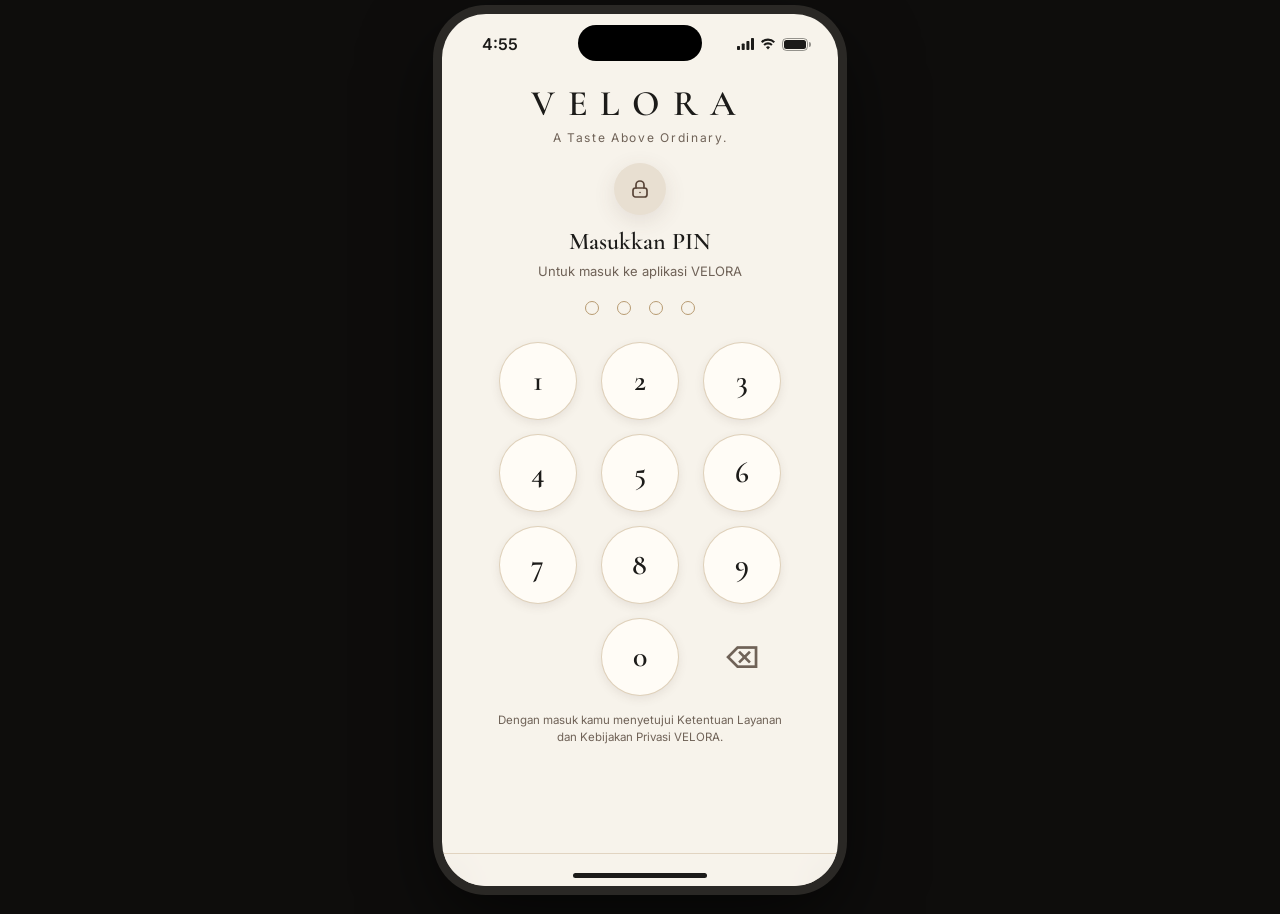
==== index.html @ 8cd15ff6 "Add files via upload" ====
<!DOCTYPE html>
<html lang="id">
<head>
<meta charset="utf-8">
<meta name="viewport" content="width=device-width, initial-scale=1.0, viewport-fit=cover">
<meta name="theme-color" content="#F7F3EB">
<link rel="manifest" href="manifest.json">
<link rel="apple-touch-icon" href="icons/apple-touch-icon.png">
<link rel="icon" type="image/png" sizes="192x192" href="icons/icon-192.png">
<meta name="mobile-web-app-capable" content="yes">
<meta name="apple-mobile-web-app-capable" content="yes">
<meta name="apple-mobile-web-app-title" content="VELORA">
<meta name="apple-mobile-web-app-status-bar-style" content="default">
<meta name="description" content="VELORA Café - pesan kopi dan makanan premium. A Taste Above Ordinary.">
<title>VELORA Café</title>
<link rel="preconnect" href="https://fonts.googleapis.com">
<link rel="preconnect" href="https://fonts.gstatic.com" crossorigin>
<link href="https://fonts.googleapis.com/css2?family=Cormorant+Garamond:wght@500;600;700&family=Inter:wght@400;500;600&display=swap" rel="stylesheet">
<link rel="stylesheet" href="style.css">
</head>
<body>
<div class="app">
  <div class="island" aria-hidden="true"></div>
  <div class="sbar" aria-hidden="true">
    <span id="clk">9:41</span>
    <span class="sr">
      <svg viewBox="0 0 17 12"><rect x="0" y="8" width="3" height="4" rx=".8"/><rect x="4.7" y="5.5" width="3" height="6.5" rx=".8"/><rect x="9.4" y="3" width="3" height="9" rx=".8"/><rect x="14" y="0" width="3" height="12" rx=".8"/></svg>
      <svg viewBox="0 0 16 12"><path d="M8 11.5l2-2.3a3 3 0 0 0-4 0z"/><path d="M3.4 6.2a6.5 6.5 0 0 1 9.2 0l-1.4 1.6a4.5 4.5 0 0 0-6.4 0z"/><path d="M1 3.4a10 10 0 0 1 14 0L13.6 5a8 8 0 0 0-11.2 0z"/></svg>
      <span class="bat"><i id="batL"></i></span>
    </span>
  </div>
  <main class="main" id="main"></main>
  <nav class="tabs" id="tabs" aria-label="Navigasi utama"></nav>
  <div class="toast" id="toast" role="status" aria-live="polite"></div>
  <div class="sheet" id="sheet" hidden></div>
</div>
<div id="pr"></div>
<noscript>Aktifkan JavaScript untuk memakai VELORA Café.</noscript>
<script src="script.js"></script>
</body>
</html>
---- style.css ----
/* VELORA Café - mobile-first, acuan iPhone 15 Pro (402 x 874) */
:root{--ob:#1C1B19;--iv:#F7F3EB;--gold:#B89B72;--es:#594538;--bg:#E8DFD1;--card:#FFFCF6;--mut:#6f6257;--danger:#8B3A2E;--danger-soft:rgba(139,58,46,.12);--serif:"Cormorant Garamond",Georgia,serif;--sans:Inter,-apple-system,system-ui,sans-serif;--sh:0 6px 22px rgba(89,69,56,.12)}
*{box-sizing:border-box;margin:0;padding:0}
[hidden]{display:none!important}
html,body{height:100%}
body{font:15px/1.5 var(--sans);background:#0e0d0c;color:var(--ob);-webkit-font-smoothing:antialiased;overscroll-behavior:none}
button,input{font:inherit;color:inherit}
button{cursor:pointer;border:0;background:none}
svg{width:24px;height:24px;fill:none;stroke:currentColor;stroke-width:1.7;stroke-linecap:round;stroke-linejoin:round}
:focus-visible{outline:2px solid var(--gold);outline-offset:2px}

.app{position:relative;display:flex;flex-direction:column;height:100dvh;max-width:430px;margin:0 auto;background:var(--iv);overflow:hidden}
@media(min-width:431px){.app{--ph:min(920px,calc(100dvh - 28px));height:var(--ph);width:clamp(344px,calc(var(--ph) / 2.2),402px);margin:14px auto;border-radius:44px;box-shadow:0 0 0 9px #2a2825,0 30px 80px #000a}}
.main{flex:1;overflow-y:auto;overflow-x:hidden;padding:calc(14px + env(safe-area-inset-top,0px)) 20px 28px;scrollbar-width:none}
.main::-webkit-scrollbar{display:none}

.top{display:flex;justify-content:space-between;align-items:center;margin-bottom:16px}
.logo{font:600 24px var(--serif);letter-spacing:.3em;cursor:pointer}
.ib{position:relative;width:44px;height:44px;border-radius:50%;background:var(--bg);display:grid;place-items:center;font-size:16px}
.bd{position:absolute;top:-2px;right:-2px;min-width:18px;height:18px;border-radius:9px;background:var(--es);color:var(--iv);font-size:10px;font-weight:600;display:grid;place-items:center;padding:0 4px}
.hi{color:var(--mut);font-size:14px}
h1{font:600 33px/1.08 var(--serif);margin:2px 0 16px}
.srch{width:100%;height:48px;border-radius:16px;border:1px solid transparent;background:var(--bg);padding:0 16px}
.srch:focus{border-color:var(--gold);outline:0}
.st{font:600 26px var(--serif);margin:26px 0 12px}

.ban{margin-top:18px;border-radius:26px;padding:22px;background:linear-gradient(135deg,var(--es),var(--ob));color:var(--iv);border:1px solid rgba(184,155,114,.55)}
.ban small{color:var(--gold);font-weight:600;letter-spacing:.14em;font-size:11px}
.ban h2{font:600 30px/1.05 var(--serif);margin:6px 0 6px}
.ban p{font-size:13.5px;opacity:.85;margin-bottom:16px}
.ban .acts{display:flex;flex-wrap:wrap;gap:10px}
.btn.ghost{background:transparent;border-color:rgba(247,243,235,.7)}
.cats{display:grid;grid-template-columns:repeat(3,1fr);gap:10px}
.cat{min-height:80px;border-radius:18px;background:var(--bg);display:grid;place-items:center;align-content:center;gap:2px;font-size:12px;font-weight:500;padding:8px;text-align:center}
.cat span{font-size:26px}
.cat .cvi{display:grid;place-items:center;width:46px;height:46px;border-radius:50%;background:var(--card);color:var(--es);overflow:hidden;box-shadow:0 1px 0 rgba(89,69,56,.08)}
.cat .cvi svg{width:25px;height:25px;stroke-width:1.6}
.cat .cvi img{width:100%;height:100%;object-fit:cover;display:block}
.chips{display:flex;gap:8px;overflow-x:auto;margin:14px -20px;padding:0 20px;scrollbar-width:none}
.chips::-webkit-scrollbar{display:none}
.chips button{flex:none;min-height:44px;padding:0 18px;border-radius:99px;border:1px solid var(--gold);font-size:14px}
.chips .on{background:var(--ob);border-color:var(--ob);color:var(--iv)}

.im{position:relative;overflow:hidden;background:linear-gradient(145deg,var(--es),var(--ob));display:grid;place-items:center;font-size:40px;flex:none}
.im img{position:absolute;inset:0;width:100%;height:100%;object-fit:cover}
.vc,.row{background:var(--card);border-radius:22px;padding:10px;box-shadow:var(--sh);cursor:pointer}
.vc h3,.row h3{font:600 20px/1.15 var(--serif)}
.vc .im{aspect-ratio:1/1;border-radius:18px;margin-bottom:8px;font-size:56px}
.hs{display:flex;gap:14px;overflow-x:auto;scroll-snap-type:x mandatory;margin:0 -20px;padding:2px 20px 12px;scrollbar-width:none}
.hs::-webkit-scrollbar{display:none}
.hs .vc{flex:none;width:64%;scroll-snap-align:start}
.grid2{display:grid;grid-template-columns:1fr 1fr;gap:14px}
.row{display:grid;grid-template-columns:96px 1fr;gap:12px;margin-bottom:12px}
.row .im{width:96px;height:96px;border-radius:16px}
.tx{min-width:0;display:flex;flex-direction:column}
.tx p{font-size:12.5px;color:var(--mut);display:-webkit-box;-webkit-line-clamp:2;-webkit-box-orient:vertical;overflow:hidden;line-height:1.35;margin:2px 0}
.rt{font-size:12px;color:var(--gold);font-weight:600}
.ft{display:flex;justify-content:space-between;align-items:center;flex-wrap:wrap;margin-top:auto}
.pr{color:var(--es);font-size:14px}
.act{display:flex}
.hb,.pl{width:44px;height:44px;display:grid;place-items:center;border-radius:50%}
.hb{color:#cbbfae;font-size:21px}.hb.on{color:var(--gold)}
.pl{background:var(--es);color:var(--iv);font-size:22px;transition:transform .2s}
.pl:active{transform:scale(.9)}

.cardi{background:var(--card);border-radius:22px;padding:16px;box-shadow:var(--sh);display:grid;gap:8px;font-size:14px}
.cardi b{display:block;font-size:12px;color:var(--gold);letter-spacing:.06em}
.cardi a{color:var(--es);font-weight:600}

.btn{display:inline-flex;align-items:center;justify-content:center;min-height:48px;padding:0 26px;border-radius:99px;background:var(--es);color:var(--iv);border:1px solid var(--gold);font-weight:600;transition:transform .2s}
.btn:active{transform:scale(.97)}.btn.w{width:100%}
.btn.danger-btn{background:var(--danger);border-color:var(--danger);color:#fff}
.empty{text-align:center;padding:48px 16px;color:var(--mut)}
.empty .big{font-size:48px}.empty h3{font:600 26px var(--serif);color:var(--ob);margin:6px 0}
.empty .btn{margin-top:18px}

.tabs{flex:none;display:flex;background:rgba(247,243,235,.95);backdrop-filter:blur(14px);-webkit-backdrop-filter:blur(14px);border-top:1px solid rgba(184,155,114,.35);padding:6px 8px calc(8px + env(safe-area-inset-bottom,0px))}
.tabs button{position:relative;flex:1;min-height:52px;display:grid;justify-items:center;align-content:center;gap:2px;font-size:11px;color:var(--mut)}
.tabs .on{color:var(--es);font-weight:600}
.tabs .bd{top:2px;right:calc(50% - 22px)}

.ci{display:grid;grid-template-columns:64px 1fr auto;gap:12px;align-items:center;padding:10px;background:var(--card);border-radius:18px;margin-bottom:10px;box-shadow:var(--sh)}
.ci .im{width:64px;height:64px;border-radius:14px;font-size:28px}
.ci h3{font:600 18px/1.15 var(--serif)}.ci small{display:block;color:var(--mut);font-size:12px}
.qty{display:flex;align-items:center;gap:10px}
.qty button{width:44px;height:44px;border-radius:50%;border:1px solid var(--gold);font-size:20px}
.qty b{min-width:20px;text-align:center}
.ci .qty{gap:2px}.ci .qty button{width:40px;height:44px;border:0;background:var(--bg);border-radius:12px}
.srow{display:flex;justify-content:space-between;padding:4px 0;font-size:14px}
.srow.t{font-weight:700;font-size:18px;border-top:1px solid rgba(89,69,56,.2);margin:6px 0 16px;padding-top:12px}

.sheet{position:absolute;inset:0;z-index:40;display:flex;align-items:flex-end;background:rgba(28,27,25,.55);animation:fd .25s}
.panel{width:100%;max-height:92%;overflow-y:auto;background:var(--iv);border-radius:30px 30px 0 0;padding:0 20px calc(22px + env(safe-area-inset-bottom,0px));animation:up .35s cubic-bezier(.2,.8,.2,1)}
.cl{position:sticky;top:10px;display:block;margin:10px 0 -54px auto;z-index:3;width:44px;height:44px;border-radius:50%;background:rgba(28,27,25,.6);color:#fff}
.panel .hero-im{height:230px;margin:0 -20px 16px;font-size:84px}
.ptop{display:flex;justify-content:space-between;align-items:baseline;gap:10px}
.ptop h2{font:600 32px/1.05 var(--serif)}
.dd{color:var(--mut);margin:6px 0 4px}
.opt h4{font-size:13px;color:var(--mut);margin:14px 0 8px;font-weight:600}
.seg{display:flex;flex-wrap:wrap;gap:8px}
.seg button{min-height:44px;padding:0 15px;border-radius:14px;border:1px solid rgba(89,69,56,.28);font-size:14px}
.seg .on{background:var(--es);color:var(--iv);border-color:var(--es)}
.panel .btn.w{margin-top:20px}
.fld{width:100%;height:48px;border-radius:14px;border:1px solid rgba(89,69,56,.3);background:var(--card);padding:0 14px;margin-bottom:6px}
.panel h2.st{margin:18px 0 8px}
.ok{text-align:center;padding-top:30px}
.ok .big{width:72px;height:72px;margin:0 auto 12px;border-radius:50%;background:var(--es);color:var(--iv);display:grid;place-items:center;font-size:34px}
.ok h2{font:600 32px var(--serif)}.ok p{color:var(--mut)}
.ok .box{background:var(--card);border-radius:18px;padding:14px;margin:18px 0 0;text-align:left}

.toast{position:absolute;top:calc(12px + env(safe-area-inset-top,0px));left:16px;right:16px;z-index:60;background:var(--ob);color:var(--iv);border:1px solid var(--gold);border-radius:18px;padding:12px 16px;font-size:14px;transform:translateY(-160%);transition:transform .4s cubic-bezier(.2,.9,.3,1.1),opacity .3s;pointer-events:none;opacity:0}
.toast.on{transform:none;opacity:1}
@keyframes up{from{transform:translateY(40px);opacity:0}}
@keyframes fd{from{opacity:0}}
@media(prefers-reduced-motion:reduce){*{animation:none!important;transition:none!important}}
@media(max-width:350px){h1{font-size:28px}.cats{grid-template-columns:1fr 1fr}.row{grid-template-columns:80px 1fr}.row .im{width:80px;height:80px}}

.about{color:var(--mut)}
.gal{display:grid;grid-template-columns:1fr 1fr;grid-auto-rows:140px;gap:10px}
.gal figure{margin:0;border-radius:18px}.gal .t{grid-row:span 2}
.gal figcaption{position:absolute;left:12px;bottom:10px;z-index:2;font-size:12px;color:#fff;text-shadow:0 1px 6px rgba(0,0,0,.6)}
.mono{font:600 40px var(--serif);color:var(--gold);opacity:.4}
.earn{font-size:13px;color:var(--mut);margin-top:8px}

.island,.sbar{display:none}
@media(min-width:431px){
  .island{display:block;position:absolute;top:11px;left:50%;width:124px;height:36px;margin-left:-62px;background:#000;border-radius:20px;z-index:70}
  .sbar{display:flex;justify-content:space-between;align-items:center;flex:none;height:54px;padding:6px 30px 0 40px;font:600 16px var(--sans);color:var(--ob);z-index:5}
  .sr{display:flex;align-items:center;gap:6px}
  .sbar svg{width:auto;height:12px;fill:currentColor;stroke:none}
  .bat{position:relative;width:26px;height:13px;border:1px solid rgba(28,27,25,.45);border-radius:4.5px;padding:1px}
  .bat i{display:block;height:100%;width:100%;background:var(--ob);border-radius:2.5px}
  .bat::after{content:"";position:absolute;right:-3.5px;top:3.5px;width:2px;height:4.5px;border-radius:0 2px 2px 0;background:rgba(28,27,25,.45)}
  .main{padding-top:6px}
  .tabs{padding-bottom:26px}
  .app::after{content:"";position:absolute;bottom:8px;left:50%;width:134px;height:5px;margin-left:-67px;border-radius:3px;background:var(--ob);z-index:70;pointer-events:none}
  .toast{top:60px}
}

.vch{flex:none;width:78%;scroll-snap-align:start;background:var(--card);border:1.5px dashed var(--gold);border-radius:20px;padding:14px;display:grid;gap:4px}
.vch.on{background:var(--bg);border-style:solid}
.vch small{color:var(--gold);font-weight:700;letter-spacing:.1em}
.vch h3{font:600 20px/1.15 var(--serif)}.vch p{font-size:12.5px;color:var(--mut)}
.vf{display:flex;justify-content:space-between;align-items:center;margin-top:6px}.vf code{font-weight:700;letter-spacing:.06em}
.btn.sm{min-height:44px;padding:0 18px;font-size:13px}
.btn.ol{background:transparent;color:var(--es)}
.seg button:disabled{opacity:.4}
.vrow{display:flex;gap:8px;margin-top:8px}.vrow .fld{margin:0;flex:1}
.acc{background:var(--card);border:1px solid var(--gold);border-radius:20px;padding:16px;display:grid;gap:6px;justify-items:center;text-align:center}
.acc small{color:var(--gold);font-weight:700;letter-spacing:.08em}
.acc b{font:600 26px/1.2 ui-monospace,Menlo,Consolas,monospace;letter-spacing:.04em}
.qr{width:210px;margin:12px auto}
.qr svg{display:block;width:100%;height:auto;fill:#1C1B19;stroke:none;border-radius:12px;border:1px solid rgba(89,69,56,.2)}
.rc{background:#fff;color:#1C1B19;border-radius:16px;padding:18px;font:13px/1.5 ui-monospace,Menlo,Consolas,monospace;margin-bottom:14px}
.rc .c{text-align:center}.rc .rl{font:600 26px var(--serif);letter-spacing:.3em}
.rc .l{display:flex;justify-content:space-between;gap:10px}
.rc .l.s{color:#6f6257;font-size:11.5px;margin-bottom:4px}
.rc .tt{font-weight:700;font-size:15px}
.rc hr{border:0;border-top:1px dashed #6f6257;margin:10px 0}
.rc .bc{height:38px;margin:10px 0 6px;background:repeating-linear-gradient(90deg,#1C1B19 0 2px,#fff 2px 4px,#1C1B19 4px 5px,#fff 5px 8px,#1C1B19 8px 11px,#fff 11px 13px)}
#pr{display:none}
@media print{body{background:#fff}.app{display:none!important}#pr{display:block;width:300px;margin:0 auto}#pr .rc{border-radius:0;padding:0}}

.stt{display:inline-block;font-size:10.5px;font-weight:700;letter-spacing:.04em;padding:2px 8px;border-radius:99px;margin-left:6px;white-space:nowrap}
.stt.wait{background:#f3e3c3;color:#7a5a1d}.stt.paid{background:#d9ecd9;color:#25602b}.stt.rejected{background:#f4d6d3;color:#8f2d24}
.oi{width:100%;display:flex;justify-content:space-between;align-items:center;gap:10px;text-align:left;background:var(--card);border-radius:18px;padding:12px 14px;margin-bottom:10px;box-shadow:var(--sh);min-height:56px}
.oi small{display:block;color:var(--mut);font-size:12px}.oi span:last-child{text-align:right}
.lnk{color:var(--es);font-weight:600;text-decoration:underline;min-height:44px;text-align:left}

/* ===== LAYAR PIN ===== */
.pin-wrap{min-height:100%;display:flex;flex-direction:column;align-items:center;justify-content:center;padding:30px 22px;gap:6px;text-align:center}
.pin-brand{font:600 42px var(--serif);letter-spacing:.35em;color:var(--ob)}
.pin-tag{font-size:12px;color:var(--mut);letter-spacing:.14em;margin-bottom:22px}
.pin-lock{width:64px;height:64px;border-radius:50%;background:var(--bg);display:grid;place-items:center;font-size:28px;margin-bottom:14px;box-shadow:var(--sh)}
.pin-title{font:600 24px var(--serif);margin-bottom:2px}
.pin-sub{font-size:13px;color:var(--mut);margin-bottom:18px}
.pin-dots{display:flex;gap:14px;margin-bottom:10px}
.pin-dot{width:14px;height:14px;border-radius:50%;background:transparent;border:2px solid rgba(89,69,56,.35);transition:all .15s}
.pin-dot.on{background:var(--es);border-color:var(--es);transform:scale(1.05)}
.pin-err{color:#8f2d24;font-size:12.5px;min-height:18px;margin-bottom:12px}
.pin-pad{display:grid;grid-template-columns:repeat(3,1fr);gap:12px;width:100%;max-width:280px;margin-bottom:20px}
.pin-key{height:64px;border-radius:50%;background:var(--card);color:var(--ob);font:600 24px var(--sans);box-shadow:var(--sh);transition:transform .12s,background .15s}
.pin-key:active{transform:scale(.94);background:var(--bg)}
.pin-del{font-size:20px;color:var(--mut)}
.pin-legal{font-size:11.5px;color:var(--mut);line-height:1.5;padding:0 12px;max-width:320px}

/* ===== REKOMENDASI ===== */
.tag-pop{position:absolute;top:8px;left:8px;z-index:2;background:var(--es);color:var(--iv);font-size:10px;font-weight:700;letter-spacing:.06em;padding:3px 8px;border-radius:99px;border:1px solid var(--gold)}
.vc{position:relative}
.for-you{display:grid;gap:10px}
.for-you .row{margin-bottom:0}
.rec-note{font-size:12px;color:var(--mut);font-style:italic;margin:-6px 0 10px}
.rel-grid{display:grid;grid-template-columns:1fr 1fr;gap:12px;margin-top:6px}
.rel-grid .vc{box-shadow:var(--sh)}

/* ===== MODE KASIR ===== */
.kasir-shell{background:#141210;color:#F2EAD9;margin:-14px -20px -28px;padding:20px 16px 80px;min-height:100%}
.kasir-head{display:flex;justify-content:space-between;align-items:center;padding-bottom:14px;border-bottom:1px solid rgba(184,155,114,.35);margin-bottom:16px;gap:10px;flex-wrap:wrap}
.kasir-brand{display:flex;align-items:center;gap:10px}
.kb-logo{width:42px;height:42px;border-radius:12px;background:var(--gold);color:#141210;display:grid;place-items:center;font:700 22px var(--serif)}
.kasir-brand b{display:block;font:600 17px var(--sans);letter-spacing:.08em;color:#F2EAD9}
.kasir-brand small{display:block;font-size:11px;color:var(--gold);letter-spacing:.06em}
.kasir-head-actions{display:flex;gap:8px;flex:none}
.kasir-btn{display:inline-flex;align-items:center;justify-content:center;gap:6px;min-height:40px;padding:0 14px;border-radius:99px;border:1px solid rgba(184,155,114,.5);color:#F2EAD9;font-size:12.5px;font-weight:600;background:transparent;line-height:1;font-family:inherit;cursor:pointer;transition:background .15s,transform .12s}
.kasir-btn:hover{background:rgba(184,155,114,.1)}
.kasir-btn:active{transform:scale(.96)}
.kasir-btn.danger{border-color:rgba(228,143,136,.6);color:#E48F88}
.kasir-btn.danger:hover{background:rgba(228,143,136,.12)}
.kasir-stats{display:grid;grid-template-columns:repeat(3,1fr);gap:10px;margin-bottom:18px}
.ks{background:#1F1C18;border:1px solid rgba(184,155,114,.25);border-radius:14px;padding:12px;text-align:center}
.ks b{display:block;font:700 24px var(--sans);letter-spacing:-.01em;color:var(--gold);line-height:1}
.ks small{font-size:11px;color:#B8A88F;letter-spacing:.05em}
.ks.paid b{color:#82C58B}
.ks.rej b{color:#E48F88}
.kasir-body{display:block}
.kcard{background:#1F1C18;border:1px solid rgba(184,155,114,.25);border-radius:16px;padding:16px;margin-bottom:14px}
.kcard.paid{border-color:rgba(130,197,139,.5)}
.kcard.rejected{border-color:rgba(228,143,136,.5)}
.khead{display:flex;justify-content:space-between;align-items:flex-start;gap:10px;margin-bottom:12px;padding-bottom:12px;border-bottom:1px solid rgba(184,155,114,.15)}
.khead .kid{font:700 15px var(--sans);color:#F2EAD9;letter-spacing:.02em}
.khead .ksub{display:block;font-size:11.5px;color:#B8A88F;margin-top:2px;font-weight:400}
.khead-right{display:flex;align-items:center;gap:8px;flex:none}
.kdel{width:32px;height:32px;border-radius:50%;background:rgba(228,143,136,.14);color:#E48F88;font-size:14px;display:grid;place-items:center;border:0;cursor:pointer;font-family:inherit;transition:background .15s,transform .12s;line-height:1}
.kdel:hover{background:rgba(228,143,136,.25)}
.kdel:active{transform:scale(.9)}
.kinfo{background:#17140F;border-radius:10px;padding:12px;margin-bottom:12px}
.kinfo .klabel{font-size:11px;color:#B8A88F;letter-spacing:.06em;text-transform:uppercase;margin-bottom:4px}
.kinfo .kpay{font-size:13px;color:#F2EAD9;margin-bottom:6px}
.kinfo .ktotal{font:700 20px var(--sans);color:var(--gold);letter-spacing:.02em}
.kitems{list-style:none;padding:0;margin:0 0 12px}
.kitems li{padding:8px 0;border-bottom:1px dashed rgba(184,155,114,.15)}
.kitems li:last-child{border-bottom:0}
.kitems .kline1{font-size:13.5px;color:#F2EAD9;font-weight:500;margin-bottom:2px}
.kitems .kline1 b{color:var(--gold);margin-right:6px}
.kitems .kline2{font-size:11.5px;color:#8B7F6C;padding-left:20px}
.kmeta{display:flex;justify-content:space-between;align-items:center;gap:10px;font-size:11.5px;color:#B8A88F;margin-bottom:12px}
.kmeta .ku{background:rgba(184,155,114,.14);padding:4px 10px;border-radius:99px;color:var(--gold);font-weight:600}
.kmeta .ku b{color:#F2EAD9;font-family:ui-monospace,Menlo,Consolas,monospace;letter-spacing:.08em}

/* Tombol kasir */
.kactions{display:grid;grid-template-columns:1fr 1fr;gap:10px;align-items:stretch}
.kbtn{display:inline-flex;align-items:center;justify-content:center;gap:6px;height:46px;min-height:46px;max-height:46px;padding:0 12px;border-radius:12px;font-weight:700;font-size:13.5px;line-height:1;border:0;cursor:pointer;font-family:inherit;box-sizing:border-box;white-space:nowrap;overflow:hidden}
.kbtn.ok{background:#82C58B;color:#141210}
.kbtn.no{background:transparent;color:#E48F88;border:1px solid rgba(228,143,136,.6)}

.kasir-shell .empty{color:#B8A88F;text-align:center;padding:60px 20px}
.kasir-shell .empty h3{color:#F2EAD9;font:600 24px var(--serif);margin:8px 0}
.kasir-shell .empty .big{font-size:48px}
.kasir-shell .stt{font-size:10px;font-weight:700}
body.kasir-mode .tabs{display:none}

/* ===== TOMBOL HAPUS RIWAYAT ===== */
.oi-row{position:relative;display:flex;align-items:stretch;gap:8px;margin-bottom:10px}
.oi-row .oi{margin-bottom:0;flex:1}
.oi-del{flex:none;width:48px;border-radius:18px;background:var(--card);color:var(--danger);font-size:18px;border:1px solid rgba(139,58,46,.2);display:grid;place-items:center;box-shadow:var(--sh);cursor:pointer;font-family:inherit;transition:background .15s,transform .12s}
.oi-del:hover{background:var(--danger-soft)}
.oi-del:active{transform:scale(.95)}
.orders-actions{display:grid;gap:10px;margin-top:14px}
/* ===== STOK HABIS ===== */
.vc.sold .im,.row.sold .im{opacity:.45;filter:grayscale(.6)}
.tag-pop.out{background:var(--danger);border-color:var(--danger)}
.soldt{color:var(--danger)}
.pl.off{background:#cbbfae;color:#fff;cursor:not-allowed}
.btn:disabled{opacity:.5;cursor:not-allowed}

/* ===== KASIR: TAB, MENU, SETELAN ===== */
.kasir-tabs{display:grid;grid-template-columns:repeat(4,1fr);gap:6px;margin-bottom:16px}
.kasir-tabs button{position:relative;min-height:42px;border-radius:12px;border:1px solid rgba(184,155,114,.3);color:#B8A88F;font-size:12.5px;font-weight:600}
.kasir-tabs .on{background:var(--gold);color:#141210;border-color:var(--gold)}
.kasir-tabs i,.ub{font-style:normal;display:inline-grid;place-items:center;min-width:18px;height:18px;padding:0 5px;margin-left:5px;border-radius:9px;background:#E48F88;color:#141210;font-size:10.5px;font-weight:700}
.kdel,.oi-del{position:relative}
.kfull{width:100%;margin-bottom:10px}
.ksub2{font-size:12px;color:#B8A88F;margin-bottom:6px}
.kcat{font:600 18px var(--serif);color:var(--gold);margin:16px 0 8px}
.mrow{display:flex;justify-content:space-between;align-items:center;gap:10px;background:#1F1C18;border:1px solid rgba(184,155,114,.25);border-radius:14px;padding:10px 12px;margin-bottom:8px;width:100%;text-align:left;color:#F2EAD9}
.mrow b{display:block;font-size:13.5px}.mrow small{color:#B8A88F;font-size:11.5px}
.mrow.out b{text-decoration:line-through;opacity:.6}
.mact{display:flex;gap:8px;align-items:center;flex:none}
.kbtn.sm{height:36px;min-height:36px;max-height:36px;padding:0 12px;font-size:12px}
.kbtn.kfull{display:flex}
.kset{background:#1F1C18;border:1px solid rgba(184,155,114,.25);border-radius:16px;padding:16px;margin-bottom:14px}
.kset h3{font:600 20px var(--serif);color:var(--gold)}.kset p{font-size:12px;color:#B8A88F;margin:2px 0 10px}
.slbl{display:block;font-size:12px;color:#B8A88F;margin-bottom:6px}
.kset .fld{background:#17140F;color:#F2EAD9;border-color:rgba(184,155,114,.3);margin-top:4px}
.kerr{color:#E48F88;font-size:12.5px;min-height:18px;margin:2px 0 8px}
.err{color:var(--danger);font-size:12.5px;min-height:18px;margin:2px 0 8px}

/* ===== CHAT ===== */
.cmsgs{display:flex;flex-direction:column;gap:8px;height:260px;overflow-y:auto;background:var(--bg);border-radius:18px;padding:12px;margin:10px 0}
.cm{max-width:82%;padding:8px 12px;border-radius:16px;font-size:14px;overflow-wrap:anywhere}
.cm small{display:block;font-size:10px;opacity:.65;margin-top:2px}
.cm.me{align-self:flex-end;background:var(--es);color:var(--iv);border-bottom-right-radius:4px}
.cm.ot{align-self:flex-start;background:var(--card);border-bottom-left-radius:4px}
.cm.sys{align-self:center;color:var(--mut);font-size:12px;font-style:italic;text-align:center}
.cq{display:flex;gap:6px;overflow-x:auto;margin-bottom:8px;scrollbar-width:none}
.cq::-webkit-scrollbar{display:none}
.cq button{flex:none;min-height:36px;padding:0 12px;border-radius:99px;border:1px solid var(--gold);font-size:12.5px}
.cin{display:flex;gap:8px}.cin .fld{margin:0;flex:1}

/* ===== LAYAR PIN (dirapikan) ===== */
.pin-dots{display:flex;justify-content:center;align-items:center;gap:18px;height:20px;margin-bottom:10px}
.pin-dot{width:14px;height:14px;border-radius:50%;border:1.5px solid var(--gold);background:transparent;transition:background .15s,transform .15s}
.pin-dot.on{background:var(--es);border-color:var(--es);transform:scale(1.15)}
.pin-dots.shake{animation:shk .4s}
@keyframes shk{20%,60%{transform:translateX(-8px)}40%,80%{transform:translateX(8px)}}
.pin-pad{display:grid;grid-template-columns:repeat(3,72px);justify-content:center;gap:14px 22px;width:auto;max-width:none;margin:4px 0 20px}
.pin-pad>span{width:72px;height:72px}
.pin-key{width:72px;height:72px;padding:0;border-radius:50%;background:var(--card);border:1px solid rgba(184,155,114,.45);color:var(--ob);font:600 28px/1 var(--serif);display:grid;place-items:center;box-shadow:0 3px 10px rgba(89,69,56,.1);transition:transform .12s,background .15s;-webkit-tap-highlight-color:transparent}
.pin-key:active{transform:scale(.92);background:var(--bg)}
@media(hover:hover){.pin-key:hover{background:var(--bg)}}
.pin-del{border-color:transparent;background:transparent;box-shadow:none;font:500 24px/1 var(--sans);color:var(--mut)}
@media(max-height:700px){.pin-pad{grid-template-columns:repeat(3,62px);gap:10px 18px}.pin-key,.pin-pad>span{width:62px;height:62px;font-size:24px}}

/* ===== HITUNG MUNDUR KUNCI PIN ===== */
.pin-err b{font:700 17px var(--sans);color:#8f2d24;display:inline-block;min-width:1.4em;text-align:center}
.pin-pad.off{opacity:.4;pointer-events:none}

/* ===== VOUCHER & SALURAN PESANAN ===== */
.vch.ship{border-color:#4f8a6b}.vch.ship small{color:#3f7a5c}
.vch .btn:disabled{opacity:.6}
.chg{display:grid;grid-template-columns:1fr 1fr;gap:10px}
.chc{position:relative;overflow:hidden;text-align:left;padding:12px 12px 12px 16px;border-radius:16px;border:1.5px solid rgba(89,69,56,.25);background:var(--card);display:grid;gap:2px}
.chc b{font:600 17px var(--serif)}.chc small{font-size:11.5px;color:var(--mut)}
.chc::before{content:"";position:absolute;left:0;top:0;bottom:0;width:5px;background:var(--gold)}
.ch-GoFood::before{background:#00AA13}.ch-ShopeeFood::before{background:#EE4D2D}.ch-GrabFood::before{background:#00B14F}
.chc.on{border-color:var(--es);background:var(--bg);box-shadow:var(--sh)}
.vpk{width:100%;display:grid;grid-template-columns:32px 1fr auto;gap:10px;align-items:center;text-align:left;padding:10px 12px;border-radius:16px;border:1.5px dashed var(--gold);background:var(--card);margin-bottom:8px}
.vpk b{display:block;font-size:13.5px}.vpk small{color:var(--mut);font-size:11.5px}
.vpk.on{border-style:solid;background:var(--bg)}.vpk.off{opacity:.55}.vi{font-size:22px}.vr{color:var(--es);font-weight:700}
.chb{display:inline-block;font-size:10px;font-weight:700;padding:2px 8px;border-radius:99px;margin-left:6px;color:#fff;background:#594538}
.chb.GoFood{background:#00AA13}.chb.ShopeeFood{background:#EE4D2D}.chb.GrabFood{background:#00B14F}

/* ===== PROFIL ===== */
.av{font:600 20px var(--serif);color:var(--es)}
.pav{width:76px;height:76px;border-radius:50%;background:var(--es);color:var(--iv);border:2px solid var(--gold);display:grid;place-items:center;font:600 34px var(--serif);margin:0 auto 10px}
.pav svg{width:36px;height:36px;stroke-width:1.6}
.tabs .on svg{fill:rgba(184,155,114,.3)}

/* ===== IKON SALURAN DELIVERY ===== */
.chc{grid-template-columns:36px 1fr;align-items:center;gap:0 10px}
.cht{display:grid;gap:2px;min-width:0}
.chi{width:36px;height:36px;border-radius:11px;display:grid;place-items:center;box-shadow:0 3px 8px rgba(28,27,25,.18),inset 0 1px 0 rgba(255,255,255,.35)}
.chi svg{width:21px;height:21px;stroke:#fff;stroke-width:1.8;fill:none}
.chi.ShopeeFood{background:linear-gradient(145deg,#FF6A3D,#EE4D2D)}
.chi.GoFood{background:linear-gradient(145deg,#F5424F,#E0222F)}
.chi.GrabFood{background:linear-gradient(145deg,#19C964,#00A94A)}
.ch-GoFood::before{background:#E0222F}.chb.GoFood{background:#E0222F}

/* ===== IKON CHAT (SVG) ===== */
.ib svg{width:22px;height:22px;stroke:var(--es);stroke-width:1.8}
.ib svg circle{fill:var(--es);stroke:none}
.kdel svg,.oi-del svg{width:17px;height:17px;stroke-width:1.9}
.kdel svg circle,.oi-del svg circle{fill:currentColor;stroke:none}
.kdel .ub,.oi-del .ub{position:absolute;top:-5px;right:-5px;margin:0;min-width:16px;height:16px;font-size:9.5px}
.btn svg{width:19px;height:19px;margin-right:8px;flex:none}
.btn svg circle{fill:currentColor;stroke:none}
.btn .ub{margin-left:8px}
.empty .big svg{width:52px;height:52px;stroke-width:1.4;color:var(--gold)}
.empty .big svg circle{fill:currentColor;stroke:none}
.pin-lock svg{width:28px;height:28px;stroke:var(--es);stroke-width:1.7}
.pin-lock svg circle{fill:var(--es);stroke:none}

/* ===== KASIR: RINGKASAN, FILTER, STATUS BARU ===== */
.kasir-stats{grid-template-columns:repeat(3,1fr);gap:8px}
.ks{padding:10px 6px}
.ks.dn b{color:#8EB8E6}
.kasir-tabs{grid-template-columns:repeat(5,1fr);gap:4px}
.kasir-tabs button{font-size:11.5px;padding:0 2px}
.ksum{background:linear-gradient(135deg,#2a2218,#1F1C18);border:1px solid rgba(184,155,114,.45);border-radius:16px;padding:16px;margin-bottom:14px}
.ksum-h small{display:block;font-size:11px;color:#B8A88F;letter-spacing:.06em;text-transform:uppercase}
.ksum-h b{display:block;font:700 28px var(--sans);letter-spacing:-.01em;color:var(--gold);line-height:1.1;margin-top:2px}
.ksum-g{display:grid;grid-template-columns:repeat(3,1fr);gap:8px;margin:12px 0}
.ksum-g div{background:#17140F;border-radius:10px;padding:8px 4px;text-align:center}
.ksum-g b{display:block;font-size:14px;color:#F2EAD9}
.ksum-g small{font-size:10.5px;color:#B8A88F}
.ksum h4{font-size:11px;color:#B8A88F;letter-spacing:.06em;text-transform:uppercase;margin-bottom:4px}
.ktop{list-style:none}
.ktop li{display:flex;justify-content:space-between;gap:10px;padding:5px 0;border-bottom:1px dashed rgba(184,155,114,.15);font-size:13px;color:#F2EAD9}
.ktop li:last-child{border-bottom:0}
.ktop li b{color:var(--gold)}
.ktop .rk{color:var(--gold);font-weight:700;margin-right:8px}
.ksum .none{font-size:12.5px;color:#8B7F6C}
.kfil{display:flex;gap:6px;overflow-x:auto;margin:0 -16px 10px;padding:0 16px;scrollbar-width:none}
.kfil::-webkit-scrollbar{display:none}
.kfil button{flex:none;min-height:36px;padding:0 12px;border-radius:99px;border:1px solid rgba(184,155,114,.35);color:#B8A88F;font-size:12.5px;font-weight:600}
.kfil button i{font-style:normal;margin-left:6px;opacity:.75;font-size:11px}
.kfil .on{background:var(--gold);color:#141210;border-color:var(--gold)}
.ktools{display:flex;gap:8px;margin-bottom:14px}
.ktools .fld{margin:0;flex:1;min-width:0;background:#17140F;color:#F2EAD9;border-color:rgba(184,155,114,.3)}
.ktools .kbtn{height:48px;min-height:48px;max-height:48px;flex:none}
.kbtn.pr{background:transparent;color:var(--gold);border:1px solid rgba(184,155,114,.55)}
.kactions{grid-template-columns:none;grid-auto-flow:column;grid-auto-columns:1fr}
.kcard.prep,.kcard.ready{border-color:rgba(184,155,114,.65)}
.kcard.done{opacity:.8;border-color:rgba(142,184,230,.4)}
.stt.prep{background:#e8dcf5;color:#4d2d78}
.stt.ready{background:#cfe3f5;color:#1d4e7a}
.stt.done{background:#e3e3e3;color:#444}

/* ===== PROGRES PESANAN (PELANGGAN) ===== */
.trk{display:grid;grid-template-columns:repeat(4,1fr);gap:4px;margin:16px 0 4px;text-align:center;font-size:11px;color:var(--mut)}
.trk span{position:relative;display:grid;justify-items:center;gap:6px}
.trk i{width:14px;height:14px;border-radius:50%;border:2px solid rgba(89,69,56,.3);background:var(--iv);position:relative;z-index:1}
.trk span::before{content:"";position:absolute;top:6px;left:-50%;width:100%;height:2px;background:rgba(89,69,56,.2)}
.trk span:first-child::before{display:none}
.trk span.on{color:var(--es);font-weight:600}
.trk span.on i{background:var(--es);border-color:var(--es)}
.trk span.on::before{background:var(--es)}

/* ===== PIN: lebih ke atas dan muat di layar ===== */
.pin-wrap{justify-content:flex-start;padding:8px 22px 16px;gap:4px}
.pin-brand{font-size:36px;line-height:1.2}
.pin-tag{margin-bottom:12px}
.pin-lock{width:52px;height:52px;margin-bottom:8px}
.pin-lock svg{width:24px;height:24px}
.pin-sub{margin-bottom:12px}
.pin-pad{grid-template-columns:repeat(3,66px);gap:12px 20px;margin:2px 0 12px}
.pin-pad>span,.pin-key{width:66px;height:66px}
.pin-key{font-size:26px}
@media(max-height:760px){.pin-pad{grid-template-columns:repeat(3,58px);gap:8px 18px}.pin-pad>span,.pin-key{width:58px;height:58px;font-size:23px}.pin-brand{font-size:30px}}

/* ===== PIN: rapatkan jarak bulatan ke angka (ukuran tombol tetap) ===== */
.pin-dots{margin-bottom:0}
.pin-err{min-height:16px;margin-bottom:0;line-height:16px}
.pin-pad{margin:0 0 12px}

/* ===== PIN: keypad diperbesar ===== */
.pin-pad{grid-template-columns:repeat(3,78px);gap:14px 24px}
.pin-pad>span,.pin-key{width:78px;height:78px;font-size:30px}
@media(max-height:760px){.pin-pad{grid-template-columns:repeat(3,70px);gap:12px 22px}.pin-pad>span,.pin-key{width:70px;height:70px;font-size:27px}}
@media(max-height:660px){.pin-pad{grid-template-columns:repeat(3,62px);gap:10px 18px}.pin-pad>span,.pin-key{width:62px;height:62px;font-size:24px}}

/* ===== PEMBAYARAN BERBATAS WAKTU, MEJA, ANIMASI ===== */
.cdbox{display:flex;flex-direction:column;align-items:center;gap:4px;padding:14px;margin:8px 0;border-radius:16px;background:var(--card);border:1px solid rgba(184,155,114,.45);text-align:center;font-size:13px}
.cdbox b{font:700 34px/1.1 var(--sans);color:#8f2d24;font-variant-numeric:tabular-nums}
.cdbox small{color:var(--mut);font-size:11.5px;margin-bottom:6px}
.kcd{font-size:12px;color:#8f2d24;margin:6px 0 2px}.kcd b{font-variant-numeric:tabular-nums}
.seg.tbl{flex-wrap:wrap;gap:6px}.seg.tbl button{flex:0 0 auto;min-width:46px}
.stt.expired,.stt.cancelled{background:#e3e3e3;color:#555}
@keyframes bmp{0%{transform:scale(1)}40%{transform:scale(1.25)}100%{transform:scale(1)}}
#tabs .bump svg,#tabs .bump .bd{animation:bmp .35s ease}
@keyframes fin{from{opacity:0;transform:translateY(6px)}to{opacity:1;transform:none}}
#main.fade{animation:fin .25s ease}

/* Unggah foto produk (form tambah produk) */
.mph{display:grid;place-items:center;min-height:120px;margin-bottom:10px;padding:12px;border:1.5px dashed var(--gold);border-radius:18px;background:var(--bg);color:var(--es);font-size:14px;font-weight:500;text-align:center;cursor:pointer;overflow:hidden}
.mph small{display:block;margin-top:4px;color:var(--mut);font-size:12px;font-weight:400}
.mph.has{padding:0;border-style:solid}
.mph img{display:block;width:100%;height:180px;object-fit:cover}
.mphx{margin:0 0 10px;color:var(--danger);border-color:rgba(139,58,46,.5)}

/* Pilihan nada notifikasi */
.tonegrid{display:grid;grid-template-columns:1fr 1fr;gap:8px}
.tbtn{height:44px;border-radius:12px;border:1px solid rgba(184,155,114,.4);background:#17140F;color:#F2EAD9;font-weight:600;font-size:13px;font-family:inherit;cursor:pointer}
.tbtn.on{background:var(--gold);color:#1C1B19;border-color:var(--gold)}
.tbtn:active{transform:scale(.97)}

/* Ikon tombol suara kasir */
.kbtn svg{width:18px;height:18px;flex:none;stroke-width:1.9}
.tbtn{display:inline-flex;align-items:center;justify-content:center;gap:7px}
.tbtn svg{width:17px;height:17px;stroke-width:1.9;flex:none}
.vpk .vi svg{width:21px;height:21px;stroke-width:1.7}

/* Profil pelanggan */
.pf-hero{text-align:center;padding:22px 16px 16px;margin-bottom:6px;border-radius:26px;background:linear-gradient(160deg,var(--es),#3a2d24);color:var(--iv);box-shadow:var(--sh)}
.pf-hero .pav{width:84px;height:84px;margin:0 auto 12px;background:var(--gold);color:#2b2118;border:3px solid rgba(255,252,246,.85);box-shadow:0 0 0 3px rgba(184,155,114,.45);font-size:36px}
.pf-hero h2{font:600 28px/1.1 var(--serif);margin:0}
.pf-hero p{font-size:12.5px;color:rgba(247,243,235,.72);margin:5px 0 16px}
.pf-stats{display:grid;grid-template-columns:repeat(3,1fr);gap:8px}
.pf-stats div{background:rgba(255,252,246,.08);border:1px solid rgba(184,155,114,.35);border-radius:14px;padding:10px 4px}
.pf-stats b{display:block;font:700 20px var(--sans);color:var(--gold);line-height:1.2}
.pf-stats small{font-size:11px;color:rgba(247,243,235,.7)}
.pf-h{font:600 22px var(--serif);margin:22px 0 10px}
.pf-card{background:var(--card);border-radius:20px;padding:14px;box-shadow:var(--sh)}
.pf-f{position:relative;margin-bottom:10px}
.pf-f .pf-i{position:absolute;left:13px;top:50%;transform:translateY(-50%);color:var(--gold);display:grid;pointer-events:none}
.pf-f .pf-i svg{width:19px;height:19px;stroke-width:1.7}
.pf-f .fld{padding-left:42px;margin:0;background:var(--iv)}
.pf-list{background:var(--card);border-radius:20px;box-shadow:var(--sh);overflow:hidden}
.pf-row{width:100%;display:flex;align-items:center;gap:12px;padding:12px 14px;text-align:left;background:none;border:0;border-bottom:1px solid rgba(89,69,56,.1);min-height:62px;font-family:inherit;color:inherit;cursor:pointer}
.pf-row:last-child{border-bottom:0}
.pf-row:active{background:var(--bg)}
.pf-ri{width:40px;height:40px;border-radius:12px;background:var(--bg);color:var(--es);display:grid;place-items:center;flex:none}
.pf-ri svg{width:20px;height:20px;stroke-width:1.7}
.pf-row>span:nth-child(2){flex:1;min-width:0}
.pf-row b{display:block;font-size:14px;font-weight:600}
.pf-row small{display:block;color:var(--mut);font-size:12px}
.pf-row>svg{width:18px;height:18px;color:var(--mut);flex:none}
.pf-del{display:flex;align-items:center;justify-content:center;gap:8px;width:100%;margin-top:16px;padding:13px;border:0;border-radius:14px;background:var(--danger-soft);color:var(--danger);font-weight:600;font-size:13.5px;font-family:inherit;cursor:pointer}
.pf-del svg{width:17px;height:17px;stroke-width:1.9}
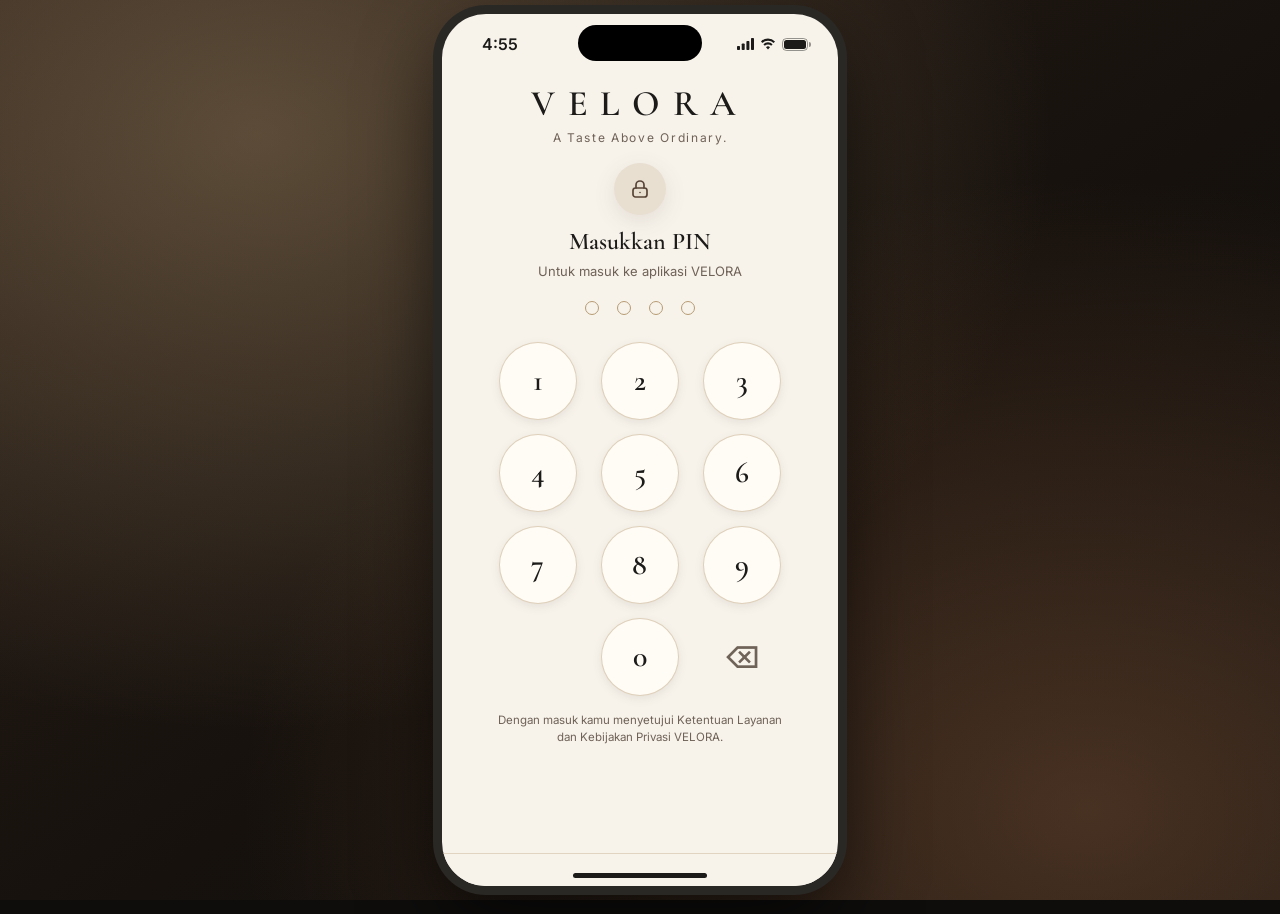
==== commit 0dafb72d: "Add files via upload" ====
--- a/index.html
+++ b/index.html
@@ -5,8 +5,8 @@
 <meta name="viewport" content="width=device-width, initial-scale=1.0, viewport-fit=cover">
 <meta name="theme-color" content="#F7F3EB">
 <link rel="manifest" href="manifest.json">
-<link rel="apple-touch-icon" href="icons/apple-touch-icon.png">
-<link rel="icon" type="image/png" sizes="192x192" href="icons/icon-192.png">
+<link rel="apple-touch-icon" href="apple-touch-icon.png">
+<link rel="icon" type="image/png" sizes="192x192" href="icon-192.png">
 <meta name="mobile-web-app-capable" content="yes">
 <meta name="apple-mobile-web-app-capable" content="yes">
 <meta name="apple-mobile-web-app-title" content="VELORA">
@@ -37,5 +37,6 @@
 <div id="pr"></div>
 <noscript>Aktifkan JavaScript untuk memakai VELORA Café.</noscript>
 <script src="script.js"></script>
+<script src="laporan.js"></script>
 </body>
 </html>
--- a/style.css
+++ b/style.css
@@ -2,6 +2,8 @@
 :root{--ob:#1C1B19;--iv:#F7F3EB;--gold:#B89B72;--es:#594538;--bg:#E8DFD1;--card:#FFFCF6;--mut:#6f6257;--danger:#8B3A2E;--danger-soft:rgba(139,58,46,.12);--serif:"Cormorant Garamond",Georgia,serif;--sans:Inter,-apple-system,system-ui,sans-serif;--sh:0 6px 22px rgba(89,69,56,.12)}
 *{box-sizing:border-box;margin:0;padding:0}
 [hidden]{display:none!important}
+html{touch-action:manipulation;-webkit-text-size-adjust:100%}
+*{-webkit-tap-highlight-color:transparent}
 html,body{height:100%}
 body{font:15px/1.5 var(--sans);background:#0e0d0c;color:var(--ob);-webkit-font-smoothing:antialiased;overscroll-behavior:none}
 button,input{font:inherit;color:inherit}
@@ -10,7 +12,9 @@
 :focus-visible{outline:2px solid var(--gold);outline-offset:2px}
 
 .app{position:relative;display:flex;flex-direction:column;height:100dvh;max-width:430px;margin:0 auto;background:var(--iv);overflow:hidden}
+@media(min-width:431px){body::before{content:"";position:fixed;inset:0;z-index:-1;pointer-events:none;background:radial-gradient(ellipse at 20% 15%,rgba(184,155,114,.38),transparent 55%),radial-gradient(ellipse at 85% 90%,rgba(139,92,60,.45),transparent 55%),linear-gradient(145deg,#2a1f18 0%,#16110d 55%,#0e0d0c 100%)}}
 @media(min-width:431px){.app{--ph:min(920px,calc(100dvh - 28px));height:var(--ph);width:clamp(344px,calc(var(--ph) / 2.2),402px);margin:14px auto;border-radius:44px;box-shadow:0 0 0 9px #2a2825,0 30px 80px #000a}}
+@media(max-width:430px){.app{position:fixed;inset:0;height:auto;max-width:none;margin:0}}
 .main{flex:1;overflow-y:auto;overflow-x:hidden;padding:calc(14px + env(safe-area-inset-top,0px)) 20px 28px;scrollbar-width:none}
 .main::-webkit-scrollbar{display:none}
 
@@ -33,9 +37,6 @@
 .cats{display:grid;grid-template-columns:repeat(3,1fr);gap:10px}
 .cat{min-height:80px;border-radius:18px;background:var(--bg);display:grid;place-items:center;align-content:center;gap:2px;font-size:12px;font-weight:500;padding:8px;text-align:center}
 .cat span{font-size:26px}
-.cat .cvi{display:grid;place-items:center;width:46px;height:46px;border-radius:50%;background:var(--card);color:var(--es);overflow:hidden;box-shadow:0 1px 0 rgba(89,69,56,.08)}
-.cat .cvi svg{width:25px;height:25px;stroke-width:1.6}
-.cat .cvi img{width:100%;height:100%;object-fit:cover;display:block}
 .chips{display:flex;gap:8px;overflow-x:auto;margin:14px -20px;padding:0 20px;scrollbar-width:none}
 .chips::-webkit-scrollbar{display:none}
 .chips button{flex:none;min-height:44px;padding:0 18px;border-radius:99px;border:1px solid var(--gold);font-size:14px}
@@ -43,6 +44,8 @@
 
 .im{position:relative;overflow:hidden;background:linear-gradient(145deg,var(--es),var(--ob));display:grid;place-items:center;font-size:40px;flex:none}
 .im img{position:absolute;inset:0;width:100%;height:100%;object-fit:cover}
+.im>span:not(.mono){opacity:0}
+.im.nf>span:not(.mono){opacity:1}
 .vc,.row{background:var(--card);border-radius:22px;padding:10px;box-shadow:var(--sh);cursor:pointer}
 .vc h3,.row h3{font:600 20px/1.15 var(--serif)}
 .vc .im{aspect-ratio:1/1;border-radius:18px;margin-bottom:8px;font-size:56px}
@@ -74,7 +77,7 @@
 .empty .big{font-size:48px}.empty h3{font:600 26px var(--serif);color:var(--ob);margin:6px 0}
 .empty .btn{margin-top:18px}
 
-.tabs{flex:none;display:flex;background:rgba(247,243,235,.95);backdrop-filter:blur(14px);-webkit-backdrop-filter:blur(14px);border-top:1px solid rgba(184,155,114,.35);padding:6px 8px calc(8px + env(safe-area-inset-bottom,0px))}
+.tabs{flex:none;display:flex;background:var(--iv);border-top:1px solid rgba(184,155,114,.35);padding:6px 8px calc(8px + env(safe-area-inset-bottom,0px))}
 .tabs button{position:relative;flex:1;min-height:52px;display:grid;justify-items:center;align-content:center;gap:2px;font-size:11px;color:var(--mut)}
 .tabs .on{color:var(--es);font-weight:600}
 .tabs .bd{top:2px;right:calc(50% - 22px)}
@@ -208,7 +211,7 @@
 .kasir-btn.danger:hover{background:rgba(228,143,136,.12)}
 .kasir-stats{display:grid;grid-template-columns:repeat(3,1fr);gap:10px;margin-bottom:18px}
 .ks{background:#1F1C18;border:1px solid rgba(184,155,114,.25);border-radius:14px;padding:12px;text-align:center}
-.ks b{display:block;font:700 24px var(--sans);letter-spacing:-.01em;color:var(--gold);line-height:1}
+.ks b{display:block;font:700 26px var(--serif);color:var(--gold);line-height:1}
 .ks small{font-size:11px;color:#B8A88F;letter-spacing:.05em}
 .ks.paid b{color:#82C58B}
 .ks.rej b{color:#E48F88}
@@ -368,7 +371,7 @@
 .kasir-tabs button{font-size:11.5px;padding:0 2px}
 .ksum{background:linear-gradient(135deg,#2a2218,#1F1C18);border:1px solid rgba(184,155,114,.45);border-radius:16px;padding:16px;margin-bottom:14px}
 .ksum-h small{display:block;font-size:11px;color:#B8A88F;letter-spacing:.06em;text-transform:uppercase}
-.ksum-h b{display:block;font:700 28px var(--sans);letter-spacing:-.01em;color:var(--gold);line-height:1.1;margin-top:2px}
+.ksum-h b{display:block;font:700 30px var(--serif);color:var(--gold);line-height:1.1;margin-top:2px}
 .ksum-g{display:grid;grid-template-columns:repeat(3,1fr);gap:8px;margin:12px 0}
 .ksum-g div{background:#17140F;border-radius:10px;padding:8px 4px;text-align:center}
 .ksum-g b{display:block;font-size:14px;color:#F2EAD9}
@@ -439,51 +442,98 @@
 @keyframes bmp{0%{transform:scale(1)}40%{transform:scale(1.25)}100%{transform:scale(1)}}
 #tabs .bump svg,#tabs .bump .bd{animation:bmp .35s ease}
 @keyframes fin{from{opacity:0;transform:translateY(6px)}to{opacity:1;transform:none}}
-#main.fade{animation:fin .25s ease}
-
-/* Unggah foto produk (form tambah produk) */
-.mph{display:grid;place-items:center;min-height:120px;margin-bottom:10px;padding:12px;border:1.5px dashed var(--gold);border-radius:18px;background:var(--bg);color:var(--es);font-size:14px;font-weight:500;text-align:center;cursor:pointer;overflow:hidden}
-.mph small{display:block;margin-top:4px;color:var(--mut);font-size:12px;font-weight:400}
-.mph.has{padding:0;border-style:solid}
-.mph img{display:block;width:100%;height:180px;object-fit:cover}
-.mphx{margin:0 0 10px;color:var(--danger);border-color:rgba(139,58,46,.5)}
-
-/* Pilihan nada notifikasi */
-.tonegrid{display:grid;grid-template-columns:1fr 1fr;gap:8px}
-.tbtn{height:44px;border-radius:12px;border:1px solid rgba(184,155,114,.4);background:#17140F;color:#F2EAD9;font-weight:600;font-size:13px;font-family:inherit;cursor:pointer}
-.tbtn.on{background:var(--gold);color:#1C1B19;border-color:var(--gold)}
-.tbtn:active{transform:scale(.97)}
-
-/* Ikon tombol suara kasir */
-.kbtn svg{width:18px;height:18px;flex:none;stroke-width:1.9}
-.tbtn{display:inline-flex;align-items:center;justify-content:center;gap:7px}
-.tbtn svg{width:17px;height:17px;stroke-width:1.9;flex:none}
-.vpk .vi svg{width:21px;height:21px;stroke-width:1.7}
-
-/* Profil pelanggan */
-.pf-hero{text-align:center;padding:22px 16px 16px;margin-bottom:6px;border-radius:26px;background:linear-gradient(160deg,var(--es),#3a2d24);color:var(--iv);box-shadow:var(--sh)}
-.pf-hero .pav{width:84px;height:84px;margin:0 auto 12px;background:var(--gold);color:#2b2118;border:3px solid rgba(255,252,246,.85);box-shadow:0 0 0 3px rgba(184,155,114,.45);font-size:36px}
-.pf-hero h2{font:600 28px/1.1 var(--serif);margin:0}
-.pf-hero p{font-size:12.5px;color:rgba(247,243,235,.72);margin:5px 0 16px}
-.pf-stats{display:grid;grid-template-columns:repeat(3,1fr);gap:8px}
-.pf-stats div{background:rgba(255,252,246,.08);border:1px solid rgba(184,155,114,.35);border-radius:14px;padding:10px 4px}
-.pf-stats b{display:block;font:700 20px var(--sans);color:var(--gold);line-height:1.2}
-.pf-stats small{font-size:11px;color:rgba(247,243,235,.7)}
-.pf-h{font:600 22px var(--serif);margin:22px 0 10px}
-.pf-card{background:var(--card);border-radius:20px;padding:14px;box-shadow:var(--sh)}
-.pf-f{position:relative;margin-bottom:10px}
-.pf-f .pf-i{position:absolute;left:13px;top:50%;transform:translateY(-50%);color:var(--gold);display:grid;pointer-events:none}
-.pf-f .pf-i svg{width:19px;height:19px;stroke-width:1.7}
-.pf-f .fld{padding-left:42px;margin:0;background:var(--iv)}
-.pf-list{background:var(--card);border-radius:20px;box-shadow:var(--sh);overflow:hidden}
-.pf-row{width:100%;display:flex;align-items:center;gap:12px;padding:12px 14px;text-align:left;background:none;border:0;border-bottom:1px solid rgba(89,69,56,.1);min-height:62px;font-family:inherit;color:inherit;cursor:pointer}
-.pf-row:last-child{border-bottom:0}
-.pf-row:active{background:var(--bg)}
-.pf-ri{width:40px;height:40px;border-radius:12px;background:var(--bg);color:var(--es);display:grid;place-items:center;flex:none}
-.pf-ri svg{width:20px;height:20px;stroke-width:1.7}
-.pf-row>span:nth-child(2){flex:1;min-width:0}
-.pf-row b{display:block;font-size:14px;font-weight:600}
-.pf-row small{display:block;color:var(--mut);font-size:12px}
-.pf-row>svg{width:18px;height:18px;color:var(--mut);flex:none}
-.pf-del{display:flex;align-items:center;justify-content:center;gap:8px;width:100%;margin-top:16px;padding:13px;border:0;border-radius:14px;background:var(--danger-soft);color:var(--danger);font-weight:600;font-size:13.5px;font-family:inherit;cursor:pointer}
-.pf-del svg{width:17px;height:17px;stroke-width:1.9}
+#main.fade{animation:none}
+
+/* ===== JAM OPERASIONAL, RATING, ULASAN ===== */
+.opn{display:flex;align-items:center;gap:8px;width:100%;padding:10px 14px;border-radius:14px;background:var(--card);border:1px solid rgba(184,155,114,.4);font-size:13px;font-weight:600;margin-bottom:12px;text-align:left}
+.opn i{width:9px;height:9px;border-radius:50%;background:#3f8a5c;box-shadow:0 0 0 4px rgba(63,138,92,.18);flex:none}
+.opn.off i{background:#b5483c;box-shadow:0 0 0 4px rgba(181,72,60,.18)}
+.opn span{margin-left:auto;font-weight:500;color:var(--mut);font-size:12px}
+.warn{background:#f8e7e3;color:#8f2d24;border-radius:12px;padding:10px 12px;font-size:13px;margin:8px 0}
+.infr{padding:12px 0;border-top:1px solid rgba(89,69,56,.12);font-size:14px}
+.infr a{color:var(--es)}
+.star{font-size:32px;line-height:1;color:#d8cdb9;padding:2px 4px;transition:transform .12s}
+.star.on{color:var(--gold)}.star:active{transform:scale(1.2)}
+.rvrow{margin-bottom:16px}.rvrow b{display:block;margin-bottom:4px}
+.rvs{margin:10px 0}.rvs h4{font-size:13px;margin-bottom:6px}
+.rv{padding:8px 0;border-top:1px solid rgba(89,69,56,.12);font-size:13px}
+.rv .rs{color:var(--gold);letter-spacing:1px;margin-left:4px}.rv p{color:var(--mut);margin-top:2px}
+.krt{color:var(--gold);font-size:13px;font-weight:600;margin:6px 0}
+.slbl.chk{display:flex;align-items:center;gap:8px;color:#F2EAD9}
+
+/* ===== Tambahan: profil baru, ikon kategori, pilihan nada, foto produk ===== */
+.cat .cvi{display:grid;place-items:center;width:34px;height:34px;color:var(--es)}
+.cvi svg{width:28px;height:28px}
+.cvi img{width:100%;height:100%;object-fit:cover;border-radius:10px}
+
+.pf-hero{background:linear-gradient(135deg,var(--es),var(--ob));color:var(--iv);border:1px solid rgba(184,155,114,.55);border-radius:26px;padding:22px 18px 16px;text-align:center;margin-top:6px}
+.pf-hero h2{font:600 26px var(--serif);margin:4px 0 2px}
+.pf-hero p{font-size:13px;opacity:.8;margin-bottom:14px}
+.pf-hero .pav{background:var(--iv);color:var(--es)}
+.pf-stats{display:grid;grid-template-columns:repeat(3,1fr);gap:8px;border-top:1px solid rgba(184,155,114,.35);padding-top:12px}
+.pf-stats b{display:block;font:600 22px var(--serif);color:var(--gold)}
+.pf-stats small{font-size:11.5px;opacity:.8}
+.pf-h{font:600 12px var(--sans);letter-spacing:.12em;text-transform:uppercase;color:var(--mut);margin:22px 0 8px}
+.pf-card{background:var(--card);border-radius:18px;padding:14px;box-shadow:var(--sh)}
+.pf-f{position:relative}
+.pf-i{position:absolute;left:14px;top:12px;color:var(--gold);display:grid;pointer-events:none}
+.pf-i svg{width:20px;height:20px}
+.pf-f .fld{padding-left:44px}
+.pf-list{background:var(--card);border-radius:18px;box-shadow:var(--sh);overflow:hidden}
+.pf-row{width:100%;display:grid;grid-template-columns:36px 1fr 20px;gap:12px;align-items:center;text-align:left;padding:12px 14px;min-height:60px}
+.pf-row+.pf-row{border-top:1px solid rgba(89,69,56,.12)}
+.pf-row b{display:block;font-size:14px}
+.pf-row small{color:var(--mut);font-size:12px}
+.pf-ri{width:36px;height:36px;border-radius:12px;background:var(--bg);color:var(--es);display:grid;place-items:center}
+.pf-ri svg{width:20px;height:20px}
+.pf-row>svg{width:18px;height:18px;color:var(--mut)}
+.pf-del{width:100%;display:flex;align-items:center;justify-content:center;gap:8px;min-height:48px;margin-top:18px;border-radius:99px;color:var(--danger);border:1px solid rgba(139,58,46,.3);font-weight:600}
+.pf-del svg{width:18px;height:18px}
+
+.kbtn svg{width:18px;height:18px;flex:none}
+.tonegrid{display:grid;grid-template-columns:repeat(2,1fr);gap:8px;margin-top:12px}
+.tbtn{display:flex;align-items:center;gap:8px;height:44px;padding:0 12px;border-radius:12px;border:1px solid rgba(184,155,114,.35);color:#F2EAD9;font-size:13px;font-weight:600;text-align:left}
+.tbtn svg{width:18px;height:18px;flex:none}
+.tbtn.on{background:rgba(184,155,114,.18);border-color:var(--gold);color:var(--gold)}
+
+.mph{display:grid;place-items:center;min-height:110px;border-radius:14px;border:1.5px dashed rgba(184,155,114,.6);background:rgba(184,155,114,.1);text-align:center;cursor:pointer;overflow:hidden;margin-bottom:8px;font-size:13px;padding:10px}
+.mph small{display:block;font-size:11.5px;opacity:.7;margin-top:2px}
+.mph.has{border-style:solid;padding:0}
+.mph img{width:100%;max-height:200px;object-fit:cover;display:block}
+.mphx{margin-bottom:8px}
+
+/* ===== Jam buka: bar status + baris info berikon ===== */
+.hrb{display:flex;align-items:center;gap:12px;width:100%;min-height:62px;padding:11px 14px;margin-bottom:12px;border-radius:18px;background:var(--card);border:1px solid rgba(184,155,114,.4);box-shadow:var(--sh);text-align:left}
+div.hrb{cursor:default;margin:10px 0 12px}
+.hrb-i{flex:none;width:40px;height:40px;border-radius:13px;display:grid;place-items:center;background:rgba(63,138,92,.14);color:#2f7a4f}
+.hrb-i svg{width:22px;height:22px}
+.hrb.off .hrb-i{background:rgba(181,72,60,.13);color:#a23f34}
+.hrb-t{flex:1;min-width:0;display:grid;gap:1px}
+.hrb-t b{display:flex;align-items:center;gap:7px;font-size:14.5px;font-weight:600}
+.hrb-t b i{flex:none;width:8px;height:8px;border-radius:50%;background:#3f8a5c;box-shadow:0 0 0 3px rgba(63,138,92,.2)}
+.hrb.off .hrb-t b i{background:#b5483c;box-shadow:0 0 0 3px rgba(181,72,60,.2)}
+.hrb-t small{font-size:12px;color:var(--mut)}
+.hrb-go{flex:none;display:flex;align-items:center;font-size:12px;font-weight:500;color:var(--mut)}
+.hrb-go svg{width:16px;height:16px}
+.cardi.inf-c{display:block;gap:0;padding:4px 16px}
+.inf{display:grid;grid-template-columns:40px 1fr;gap:12px;align-items:center;padding:11px 0}
+.inf+.inf{border-top:1px solid rgba(89,69,56,.12)}
+.inf-i{width:40px;height:40px;border-radius:13px;background:var(--bg);color:var(--es);display:grid;place-items:center}
+.inf-i svg{width:20px;height:20px}
+.inf-t{display:grid;gap:1px;min-width:0}
+.inf-t small{font-size:10.5px;font-weight:700;letter-spacing:.09em;text-transform:uppercase;color:var(--gold)}
+.inf-v{font-size:14px;font-weight:500}
+.inf-v a{color:var(--es);font-weight:600}
+
+/* Jam buka v2: selaras palet espresso + emas */
+.hrb{margin:16px 0 4px;gap:14px;min-height:64px;padding:12px 14px;background:var(--card);border:1px solid rgba(184,155,114,.55);box-shadow:none}
+div.hrb{margin:10px 0 12px}
+.hrb-i{position:relative;width:42px;height:42px;border-radius:14px;background:var(--es);color:var(--gold)}
+.hrb-i svg{width:22px;height:22px;stroke-width:1.8}
+.hrb-i::after{content:"";position:absolute;top:-3px;right:-3px;width:12px;height:12px;border-radius:50%;background:#4e9a6b;border:2px solid var(--card)}
+.hrb.off .hrb-i{background:var(--es);color:var(--gold)}
+.hrb.off .hrb-i::after{background:#b5483c}
+.hrb-t b{font:600 19px/1.1 var(--serif);letter-spacing:.01em;color:var(--ob)}
+.hrb-t small{font-size:12.5px;color:var(--mut)}
+.hrb-go{color:var(--gold)}
+.hrb-go svg{width:20px;height:20px}
